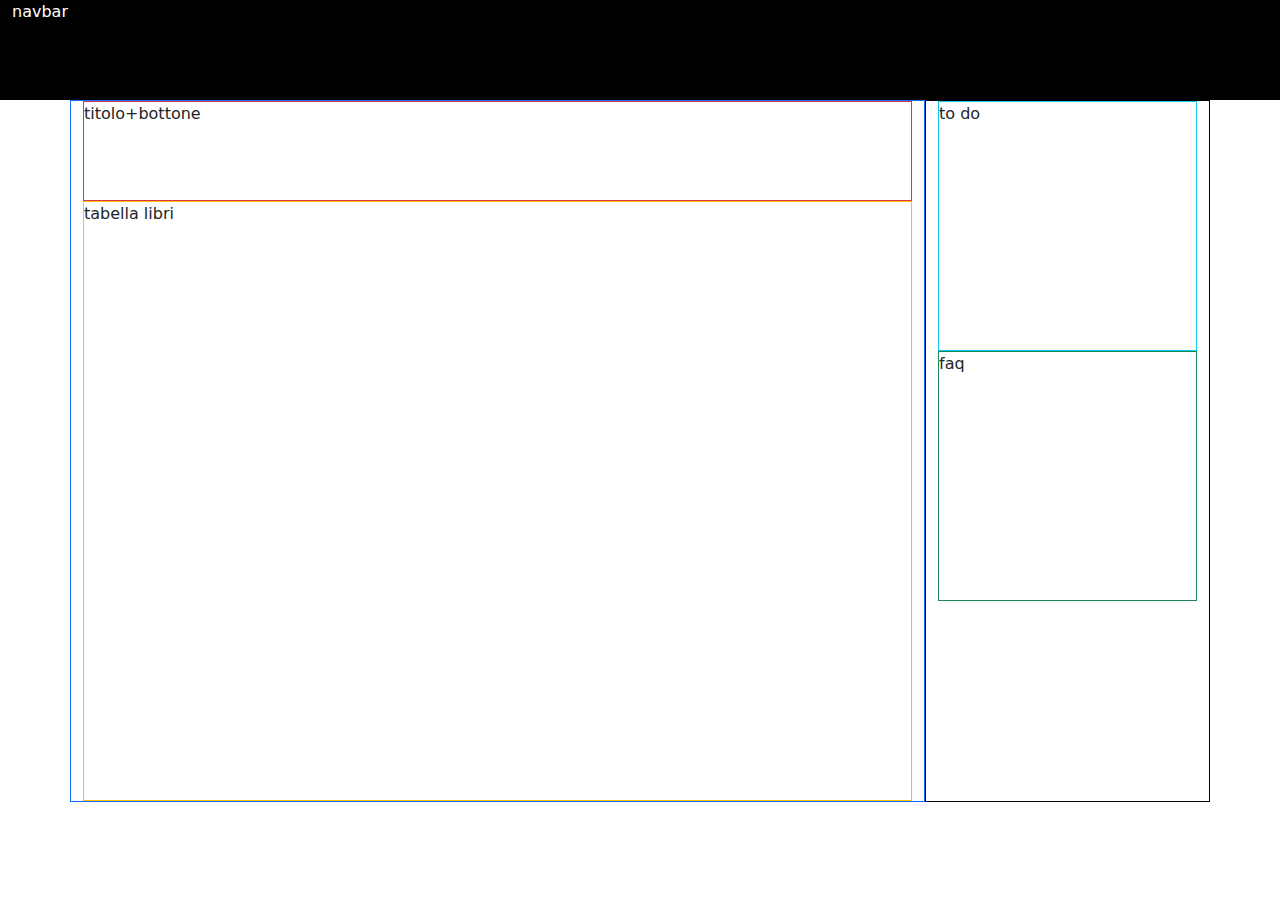
==== index.html @ eeb37d98 "homepage layout" ====
<!DOCTYPE html>
<html lang="en">
<head>
    <meta charset="UTF-8">
    <meta name="viewport" content="width=device-width, initial-scale=1.0">
    <title>Document</title>
    <link href="https://cdn.jsdelivr.net/npm/bootstrap@5.3.3/dist/css/bootstrap.min.css" rel="stylesheet" integrity="sha384-QWTKZyjpPEjISv5WaRU9OFeRpok6YctnYmDr5pNlyT2bRjXh0JMhjY6hW+ALEwIH" crossorigin="anonymous">
    <link rel="stylesheet" href="https://cdn.jsdelivr.net/npm/bootstrap-icons@1.11.3/font/bootstrap-icons.min.css">
    <link rel="stylesheet" href="css/style.css">
</head>
<body>
    <header class="text-white">
        <div class="container-fluid">navbar</div>
    </header>
    <main>
        <div class="container">
            <div class="row">
                <!--catalogo libri-->
                <div class="col-12 col-lg-9 border border-primary">
                    <div class="border border-danger tit-btn">titolo+bottone</div>
                    <div class="border border-warning tabella">tabella libri</div>
                </div>
                <!--to do & faq-->
                <div class="col-12 col-lg-3 border border-black">
                    <div class="to-do border border-info">to do</div>
                    <div class="faq border border-success">faq</div>
                </div>
            </div>
        </div>
    </main>
    <script src="https://cdn.jsdelivr.net/npm/bootstrap@5.3.3/dist/js/bootstrap.bundle.min.js" integrity="sha384-YvpcrYf0tY3lHB60NNkmXc5s9fDVZLESaAA55NDzOxhy9GkcIdslK1eN7N6jIeHz" crossorigin="anonymous"></script>
</body>
</html>
---- css/style.css ----
header{
    height: 100px;
    background-color: #000;
}

/*todo altezze contenuti blocchi*/
.tit-btn{
    height: 100px;
}
.tabella{
    height: 600px;
}
.to-do{
    height: 250px;
}
.faq{
    height: 250px;
}
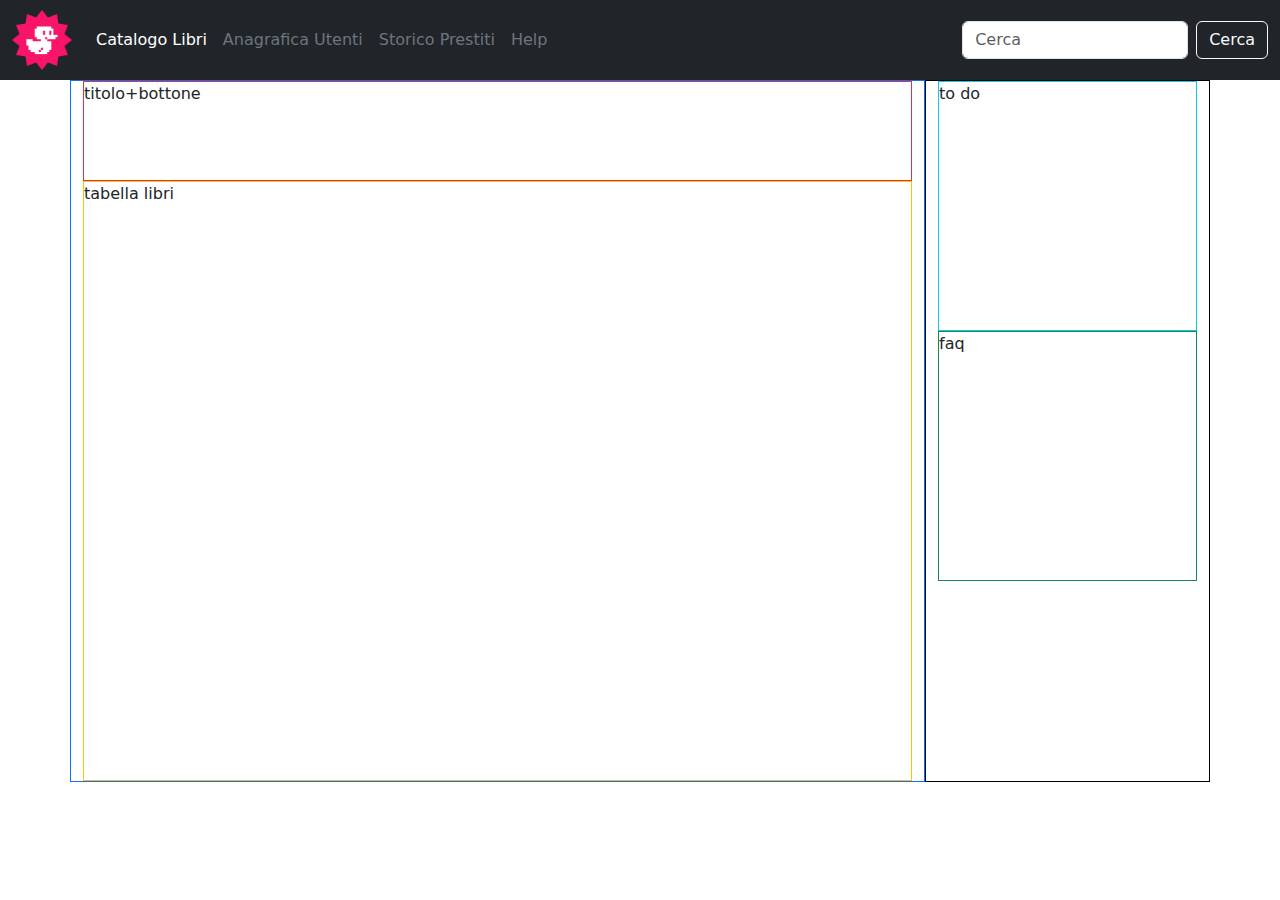
==== commit c1f27b7c: "added navbar" ====
--- a/index.html
+++ b/index.html
@@ -9,8 +9,35 @@
     <link rel="stylesheet" href="css/style.css">
 </head>
 <body>
-    <header class="text-white">
-        <div class="container-fluid">navbar</div>
+    <header>
+        <nav class="navbar navbar-expand-lg bg-dark">
+            <div class="container-fluid">
+              <a class="navbar-brand text-white" href="#"><img src="img/duck.png" alt="papera"></a>
+              <button class="navbar-toggler" type="button" data-bs-toggle="collapse" data-bs-target="#navbarSupportedContent" aria-controls="navbarSupportedContent" aria-expanded="false" aria-label="Toggle navigation">
+                <span class="navbar-toggler-icon"></span>
+              </button>
+              <div class="collapse navbar-collapse" id="navbarSupportedContent">
+                <ul class="navbar-nav me-auto mb-2 mb-lg-0">
+                  <li class="nav-item">
+                    <a class="nav-link active text-white" aria-current="page" href="#">Catalogo Libri</a>
+                  </li>
+                  <li class="nav-item">
+                    <a class="nav-link text-secondary" href="#">Anagrafica Utenti</a>
+                  </li>
+                  <li class="nav-item">
+                    <a class="nav-link text-secondary" href="#">Storico Prestiti</a>
+                  </li>
+                  <li class="nav-item">
+                    <a class="nav-link text-secondary" href="#">Help</a>
+                  </li>
+                </ul>
+                <form class="d-flex" role="search">
+                  <input class="form-control me-2" type="search" placeholder="Cerca" aria-label="Search">
+                  <button class="btn btn-outline-light" type="submit">Cerca</button>
+                </form>
+              </div>
+            </div>
+          </nav>
     </header>
     <main>
         <div class="container">
--- a/css/style.css
+++ b/css/style.css
@@ -1,8 +1,9 @@
-header{
-    height: 100px;
-    background-color: #000;
+nav{
+    height: 80px;
 }
-
+img{
+    max-width: 60px;
+}
 /*todo altezze contenuti blocchi*/
 .tit-btn{
     height: 100px;
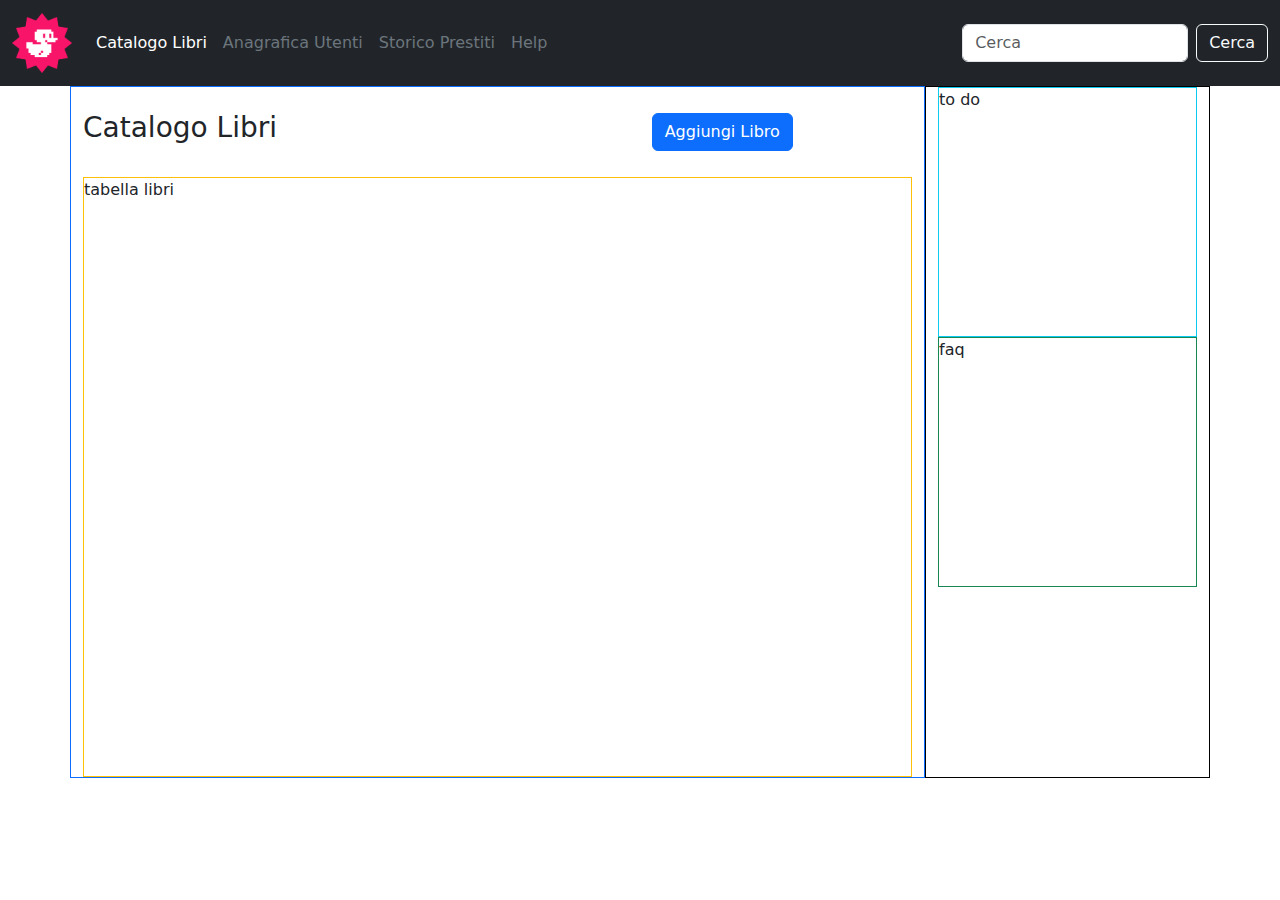
==== commit 88f40b9c: "title+button" ====
--- a/index.html
+++ b/index.html
@@ -13,7 +13,7 @@
         <nav class="navbar navbar-expand-lg bg-dark">
             <div class="container-fluid">
               <a class="navbar-brand text-white" href="#"><img src="img/duck.png" alt="papera"></a>
-              <button class="navbar-toggler" type="button" data-bs-toggle="collapse" data-bs-target="#navbarSupportedContent" aria-controls="navbarSupportedContent" aria-expanded="false" aria-label="Toggle navigation">
+              <button class="navbar-toggler border-white" type="button" data-bs-toggle="collapse" data-bs-target="#navbarSupportedContent" aria-controls="navbarSupportedContent" aria-expanded="false" aria-label="Toggle navigation">
                 <span class="navbar-toggler-icon"></span>
               </button>
               <div class="collapse navbar-collapse" id="navbarSupportedContent">
@@ -44,7 +44,16 @@
             <div class="row">
                 <!--catalogo libri-->
                 <div class="col-12 col-lg-9 border border-primary">
-                    <div class="border border-danger tit-btn">titolo+bottone</div>
+                    
+                    <div class="row justify-content-between align-items-center py-4">
+                        <div class="col-4">
+                            <h1 class="fs-3">Catalogo Libri</h1>
+                        </div>
+                        <div class="col-4">
+                            <a class="btn btn-primary" href="#" role="button">Aggiungi Libro</a>
+                        </div>
+                    </div>
+                    
                     <div class="border border-warning tabella">tabella libri</div>
                 </div>
                 <!--to do & faq-->
--- a/css/style.css
+++ b/css/style.css
@@ -1,13 +1,8 @@
-nav{
-    height: 80px;
-}
 img{
     max-width: 60px;
 }
 /*todo altezze contenuti blocchi*/
-.tit-btn{
-    height: 100px;
-}
+
 .tabella{
     height: 600px;
 }
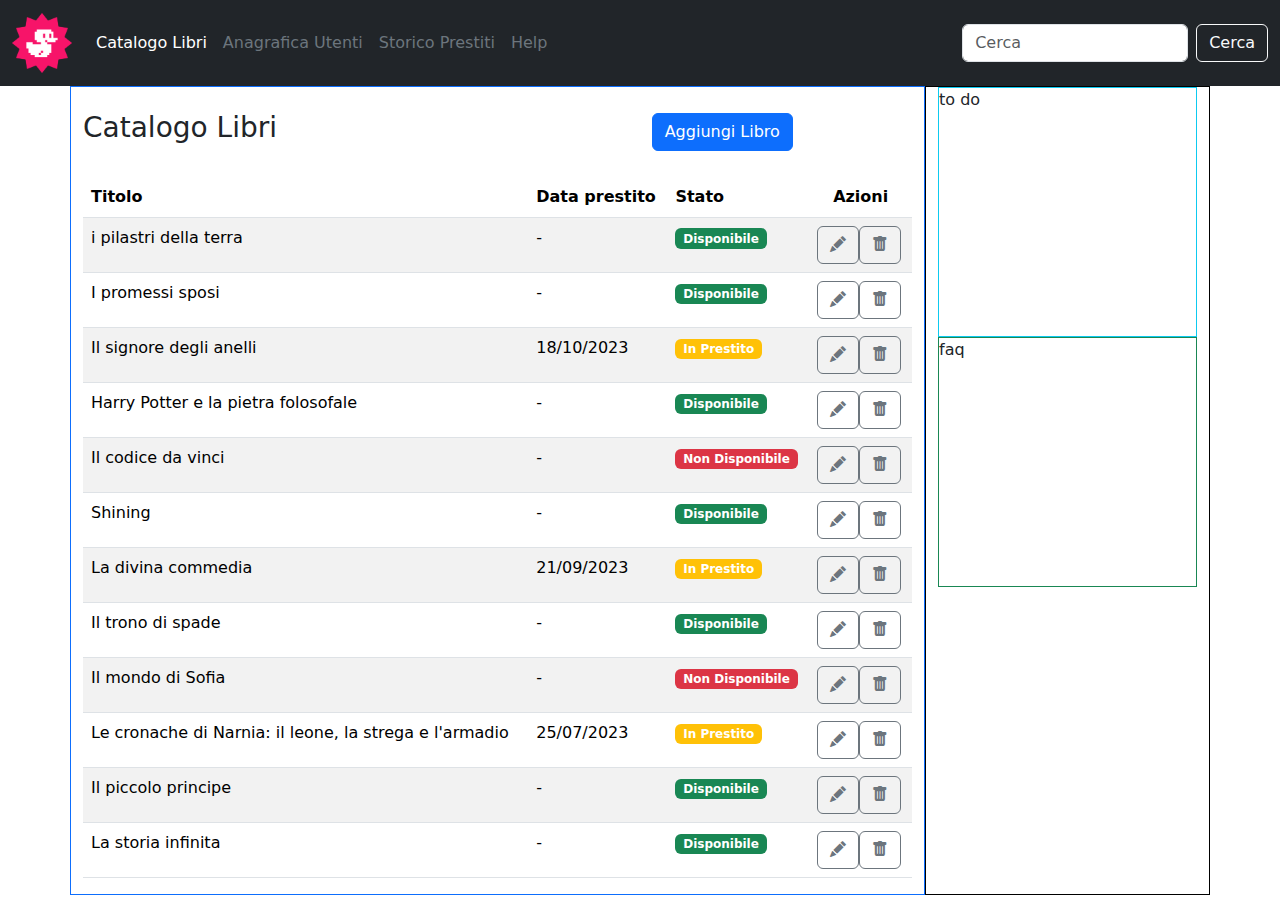
==== commit 18e70844: "table catalogo libri" ====
--- a/index.html
+++ b/index.html
@@ -44,7 +44,7 @@
             <div class="row">
                 <!--catalogo libri-->
                 <div class="col-12 col-lg-9 border border-primary">
-                    
+                    <!--titolo&bottone-->
                     <div class="row justify-content-between align-items-center py-4">
                         <div class="col-4">
                             <h1 class="fs-3">Catalogo Libri</h1>
@@ -53,8 +53,131 @@
                             <a class="btn btn-primary" href="#" role="button">Aggiungi Libro</a>
                         </div>
                     </div>
+                    <!--tabella libri-->
+                    <table class="table table-striped table-hover">
+                        <thead>
+                            <tr>
+                                <th>Titolo</th>
+                                <th class="d-none d-md-table-cell">Data prestito</th>
+                                <th>Stato</th>
+                                <th class="text-center">Azioni</th>
+                            </tr>
+
+                        </thead>
+                        <tbody>
+
+                            <tr>
+                                <td>i pilastri della terra</td>
+                                <td class="d-none d-md-table-cell">-</td>
+                                <td><span class="badge text-bg-success">Disponibile</span></td>
+                                <td class="d-flex">
+                                    <button type="button" class="btn btn-outline-secondary"><i class="bi bi-pencil-fill"></i></button>
+                                    <button type="button" class="btn btn-outline-secondary"><i class="bi bi-trash-fill"></i></button>
+                                </td>
+                            </tr>
+                            <tr>
+                                <td>I promessi sposi</td>
+                                <td class="d-none d-md-table-cell">-</td>
+                                <td><span class="badge text-bg-success">Disponibile</span></td>
+                                <td class="d-flex">
+                                    <button type="button" class="btn btn-outline-secondary"><i class="bi bi-pencil-fill"></i></button>
+                                    <button type="button" class="btn btn-outline-secondary"><i class="bi bi-trash-fill"></i></button>
+                                </td>
+                            </tr>
+                            <tr>
+                                <td>Il signore degli anelli</td>
+                                <td class="d-none d-md-table-cell">18/10/2023</td>
+                                <td><span class="badge text-bg-warning text-white">In Prestito</span></td>
+                                <td class="d-flex">
+                                    <button type="button" class="btn btn-outline-secondary"><i class="bi bi-pencil-fill"></i></button>
+                                    <button type="button" class="btn btn-outline-secondary"><i class="bi bi-trash-fill"></i></button>
+                                </td>
+                            </tr>
+                            <tr>
+                                <td>Harry Potter e la pietra folosofale</td>
+                                <td class="d-none d-md-table-cell">-</td>
+                                <td><span class="badge text-bg-success">Disponibile</span></td>
+                                <td class="d-flex">
+                                    <button type="button" class="btn btn-outline-secondary"><i class="bi bi-pencil-fill"></i></button>
+                                    <button type="button" class="btn btn-outline-secondary"><i class="bi bi-trash-fill"></i></button>
+                                </td>
+                            </tr>
+                            <tr>
+                                <td>Il codice da vinci</td>
+                                <td class="d-none d-md-table-cell">-</td>
+                                <td><span class="badge text-bg-danger">Non Disponibile</span></td>
+                                <td class="d-flex">
+                                    <button type="button" class="btn btn-outline-secondary"><i class="bi bi-pencil-fill"></i></button>
+                                    <button type="button" class="btn btn-outline-secondary"><i class="bi bi-trash-fill"></i></button>
+                                </td>
+                            </tr>
+                            <tr>
+                                <td>Shining</td>
+                                <td class="d-none d-md-table-cell">-</td>
+                                <td><span class="badge text-bg-success">Disponibile</span></td>
+                                <td class="d-flex">
+                                    <button type="button" class="btn btn-outline-secondary"><i class="bi bi-pencil-fill"></i></button>
+                                    <button type="button" class="btn btn-outline-secondary"><i class="bi bi-trash-fill"></i></button>
+                                </td>
+                            </tr>
+                            <tr>
+                                <td>La divina commedia</td>
+                                <td class="d-none d-md-table-cell">21/09/2023</td>
+                                <td><span class="badge text-bg-warning text-white">In Prestito</span></td>
+                                <td class="d-flex">
+                                    <button type="button" class="btn btn-outline-secondary"><i class="bi bi-pencil-fill"></i></button>
+                                    <button type="button" class="btn btn-outline-secondary"><i class="bi bi-trash-fill"></i></button>
+                                </td>
+                            </tr>
+                            <tr>
+                                <td>Il trono di spade</td>
+                                <td class="d-none d-md-table-cell">-</td>
+                                <td><span class="badge text-bg-success">Disponibile</span></td>
+                                <td class="d-flex">
+                                    <button type="button" class="btn btn-outline-secondary"><i class="bi bi-pencil-fill"></i></button>
+                                    <button type="button" class="btn btn-outline-secondary"><i class="bi bi-trash-fill"></i></button>
+                                </td>
+                            </tr>
+                            <tr>
+                                <td>Il mondo di Sofia</td>
+                                <td class="d-none d-md-table-cell">-</td>
+                                <td><span class="badge text-bg-danger">Non Disponibile</span></td>
+                                <td class="d-flex">
+                                    <button type="button" class="btn btn-outline-secondary"><i class="bi bi-pencil-fill"></i></button>
+                                    <button type="button" class="btn btn-outline-secondary"><i class="bi bi-trash-fill"></i></button>
+                                </td>
+                            </tr>
+                            <tr>
+                                <td>Le cronache di Narnia: il leone, la strega e l'armadio</td>
+                                <td class="d-none d-md-table-cell">25/07/2023</td>
+                                <td><span class="badge text-bg-warning text-white">In Prestito</span></td>
+                                <td class="d-flex">
+                                    <button type="button" class="btn btn-outline-secondary"><i class="bi bi-pencil-fill"></i></button>
+                                    <button type="button" class="btn btn-outline-secondary"><i class="bi bi-trash-fill"></i></button>
+                                </td>
+                            </tr>
+                            <tr>
+                                <td>Il piccolo principe</td>
+                                <td class="d-none d-md-table-cell">-</td>
+                                <td><span class="badge text-bg-success">Disponibile</span></td>
+                                <td class="d-flex">
+                                    <button type="button" class="btn btn-outline-secondary"><i class="bi bi-pencil-fill"></i></button>
+                                    <button type="button" class="btn btn-outline-secondary"><i class="bi bi-trash-fill"></i></button>
+                                </td>
+                            </tr>
+                            <tr>
+                                <td>La storia infinita</td>
+                                <td class="d-none d-md-table-cell">-</td>
+                                <td><span class="badge text-bg-success">Disponibile</span></td>
+                                <td class="d-flex">
+                                    <button type="button" class="btn btn-outline-secondary"><i class="bi bi-pencil-fill"></i></button>
+                                    <button type="button" class="btn btn-outline-secondary"><i class="bi bi-trash-fill"></i></button>
+                                </td>
+                            </tr>
+                        </tbody>
+                                
+                    </table>
                     
-                    <div class="border border-warning tabella">tabella libri</div>
                 </div>
                 <!--to do & faq-->
                 <div class="col-12 col-lg-3 border border-black">
--- a/css/style.css
+++ b/css/style.css
@@ -3,9 +3,9 @@
 }
 /*todo altezze contenuti blocchi*/
 
-.tabella{
-    height: 600px;
-}
+
+
+
 .to-do{
     height: 250px;
 }
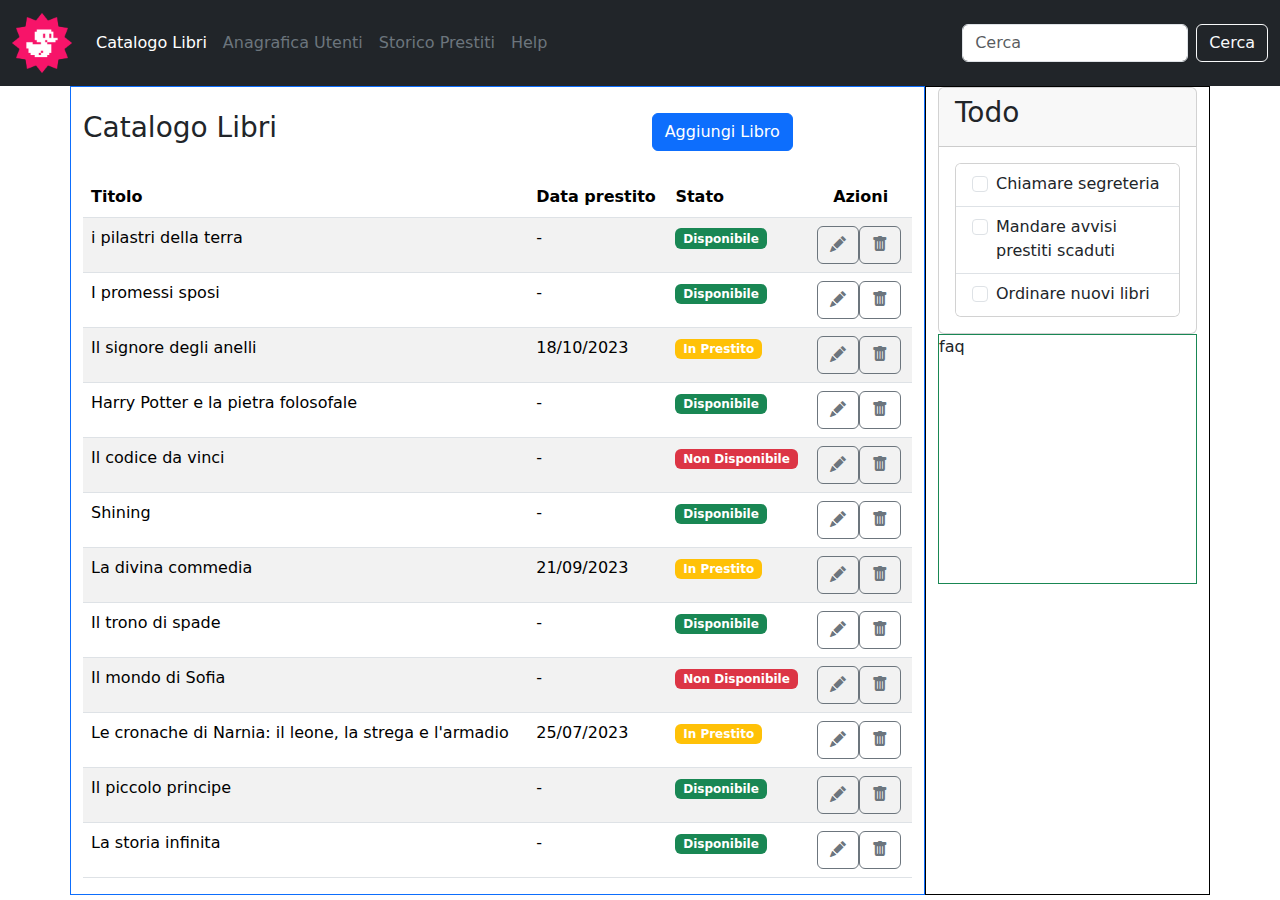
==== commit 4c5dabe4: "added TODO section" ====
--- a/index.html
+++ b/index.html
@@ -47,7 +47,7 @@
                     <!--titolo&bottone-->
                     <div class="row justify-content-between align-items-center py-4">
                         <div class="col-4">
-                            <h1 class="fs-3">Catalogo Libri</h1>
+                            <h2 class="fs-3">Catalogo Libri</h2>
                         </div>
                         <div class="col-4">
                             <a class="btn btn-primary" href="#" role="button">Aggiungi Libro</a>
@@ -181,7 +181,42 @@
                 </div>
                 <!--to do & faq-->
                 <div class="col-12 col-lg-3 border border-black">
-                    <div class="to-do border border-info">to do</div>
+                    <div class="card">
+                        <div class="card-header">
+                            <h2 class="fs-3">Todo</h2>
+                        </div>
+                        <div class="card-body">
+                            <div class="card">
+                                <ul class="list-group list-group-flush">
+                                    <li class="list-group-item">
+                                        <div class="form-check">
+                                            <input class="form-check-input" type="checkbox" value="" id="flexCheckDefault">
+                                            <label class="form-check-label" for="flexCheckDefault">
+                                              Chiamare segreteria
+                                            </label>
+                                          </div>
+                                    </li>
+                                    <li class="list-group-item">
+                                        <div class="form-check">
+                                            <input class="form-check-input" type="checkbox" value="" id="flexCheckDefault">
+                                            <label class="form-check-label" for="flexCheckDefault">
+                                              Mandare avvisi prestiti scaduti
+                                            </label>
+                                          </div>
+                                    </li>
+                                    <li class="list-group-item">
+                                        <div class="form-check">
+                                            <input class="form-check-input" type="checkbox" value="" id="flexCheckDefault">
+                                            <label class="form-check-label" for="flexCheckDefault">
+                                             Ordinare nuovi libri
+                                            </label>
+                                          </div>
+                                    </li>
+                                </ul>
+                              </div>
+                        </div>
+                    </div>
+
                     <div class="faq border border-success">faq</div>
                 </div>
             </div>
--- a/css/style.css
+++ b/css/style.css
@@ -2,13 +2,6 @@
     max-width: 60px;
 }
 /*todo altezze contenuti blocchi*/
-
-
-
-
-.to-do{
-    height: 250px;
-}
 .faq{
     height: 250px;
 }
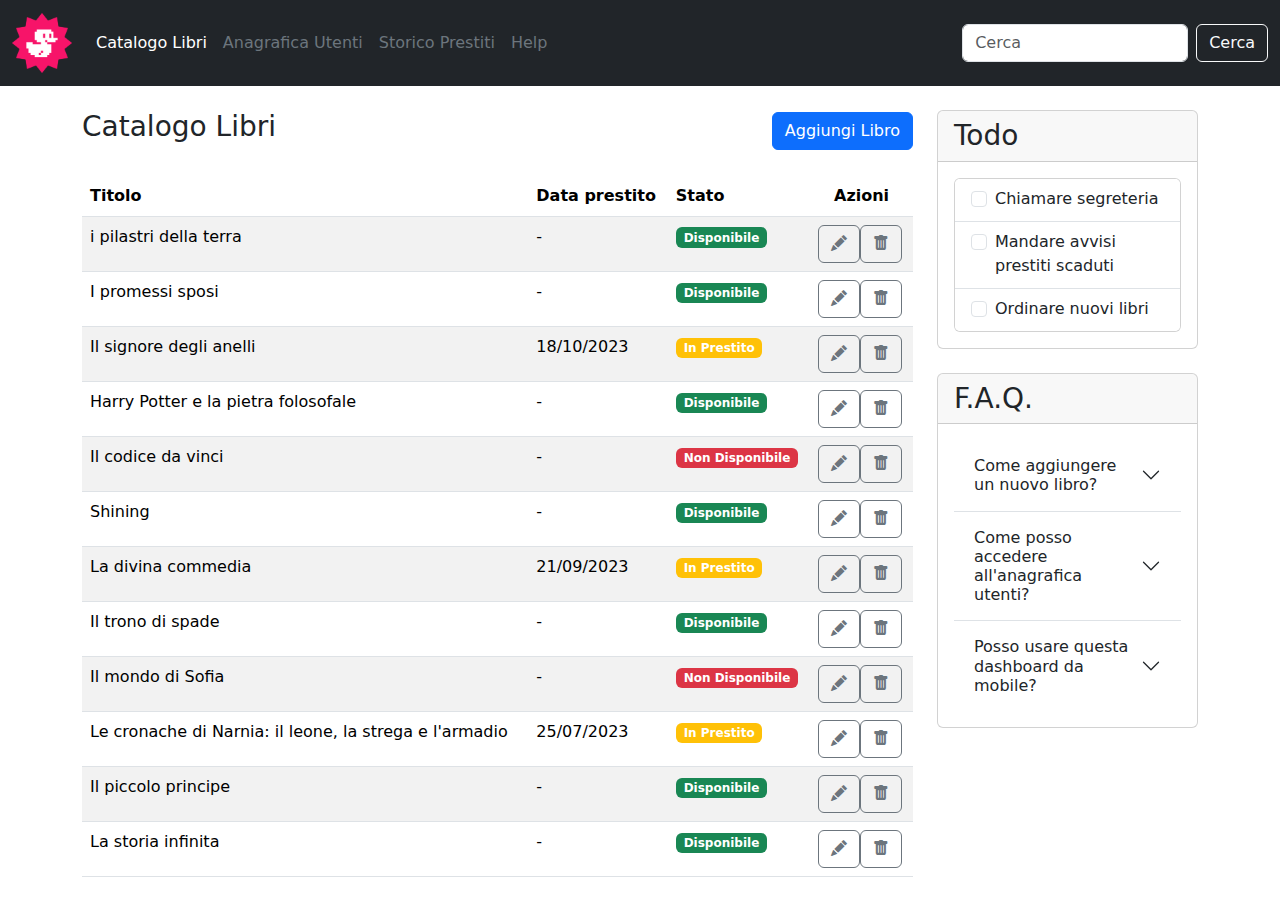
==== commit 824ae828: "added FAQ section" ====
--- a/index.html
+++ b/index.html
@@ -37,19 +37,19 @@
                 </form>
               </div>
             </div>
-          </nav>
+        </nav>
     </header>
     <main>
         <div class="container">
             <div class="row">
                 <!--catalogo libri-->
-                <div class="col-12 col-lg-9 border border-primary">
+                <div class="col-12 col-lg-9">
                     <!--titolo&bottone-->
                     <div class="row justify-content-between align-items-center py-4">
                         <div class="col-4">
                             <h2 class="fs-3">Catalogo Libri</h2>
                         </div>
-                        <div class="col-4">
+                        <div class="col-4 text-end">
                             <a class="btn btn-primary" href="#" role="button">Aggiungi Libro</a>
                         </div>
                     </div>
@@ -180,34 +180,32 @@
                     
                 </div>
                 <!--to do & faq-->
-                <div class="col-12 col-lg-3 border border-black">
-                    <div class="card">
-                        <div class="card-header">
-                            <h2 class="fs-3">Todo</h2>
-                        </div>
+                <div class="col-12 col-lg-3">
+                    <div class="card mt-2 mt-lg-4">
+                        <h2 class="card-header fs-3">Todo</h2>
                         <div class="card-body">
                             <div class="card">
                                 <ul class="list-group list-group-flush">
                                     <li class="list-group-item">
                                         <div class="form-check">
-                                            <input class="form-check-input" type="checkbox" value="" id="flexCheckDefault">
-                                            <label class="form-check-label" for="flexCheckDefault">
+                                            <input class="form-check-input" type="checkbox" value="" id="flexCheckSegreteria">
+                                            <label class="form-check-label" for="flexCheckSegreteria">
                                               Chiamare segreteria
                                             </label>
                                           </div>
                                     </li>
                                     <li class="list-group-item">
                                         <div class="form-check">
-                                            <input class="form-check-input" type="checkbox" value="" id="flexCheckDefault">
-                                            <label class="form-check-label" for="flexCheckDefault">
+                                            <input class="form-check-input" type="checkbox" value="" id="flexCheckRitardi">
+                                            <label class="form-check-label" for="flexCheckRitardi">
                                               Mandare avvisi prestiti scaduti
                                             </label>
                                           </div>
                                     </li>
                                     <li class="list-group-item">
                                         <div class="form-check">
-                                            <input class="form-check-input" type="checkbox" value="" id="flexCheckDefault">
-                                            <label class="form-check-label" for="flexCheckDefault">
+                                            <input class="form-check-input" type="checkbox" value="" id="flexCheckOrdini">
+                                            <label class="form-check-label" for="flexCheckOrdini">
                                              Ordinare nuovi libri
                                             </label>
                                           </div>
@@ -217,7 +215,50 @@
                         </div>
                     </div>
 
-                    <div class="faq border border-success">faq</div>
+                    <div class="card my-4">
+                        <h2 class="card-header fs-3">F.A.Q.</h2>
+                        <div class="card-body">
+                            <div class="accordion  accordion-flush" id="accordionExample">
+                                <div class="accordion-item">
+                                  <h2 class="accordion-header">
+                                    <button class="accordion-button collapsed" type="button" data-bs-toggle="collapse" data-bs-target="#collapseOne" aria-expanded="true" aria-controls="collapseOne">
+                                      Come aggiungere un nuovo libro?
+                                    </button>
+                                  </h2>
+                                  <div id="collapseOne" class="accordion-collapse collapse" data-bs-parent="#accordionExample">
+                                    <div class="accordion-body">
+                                        <p>Clicca sul pulsante "Aggiungi Libro" in alto a destra</p>
+                                    </div>
+                                  </div>
+                                </div>
+                                <div class="accordion-item">
+                                  <h2 class="accordion-header">
+                                    <button class="accordion-button collapsed" type="button" data-bs-toggle="collapse" data-bs-target="#collapseTwo" aria-expanded="false" aria-controls="collapseTwo">
+                                      Come posso accedere all'anagrafica utenti?
+                                    </button>
+                                  </h2>
+                                  <div id="collapseTwo" class="accordion-collapse collapse" data-bs-parent="#accordionExample">
+                                    <div class="accordion-body">
+                                        <p>Clicca sulla voce di menu "Anagrafica Utenti" in alto a sinistra</p>
+                                    </div>
+                                  </div>
+                                </div>
+                                <div class="accordion-item">
+                                  <h2 class="accordion-header">
+                                    <button class="accordion-button collapsed" type="button" data-bs-toggle="collapse" data-bs-target="#collapseThree" aria-expanded="false" aria-controls="collapseThree">
+                                      Posso usare questa dashboard da mobile?
+                                    </button>
+                                  </h2>
+                                  <div id="collapseThree" class="accordion-collapse collapse" data-bs-parent="#accordionExample">
+                                    <div class="accordion-body">
+                                        <p>Lorem ipsum dolor sit, amet consectetur adipisicing elit. Distinctio corrupti ex voluptatum totam ducimus magnam, repellendus dolores, molestias, voluptatem quibusdam quam rerum! In quod, earum ut magni iusto eaque veniam!</p>
+                                    </div>
+                                  </div>
+                                </div>
+                              </div> 
+                        </div>
+                    </div>
+                    
                 </div>
             </div>
         </div>
--- a/css/style.css
+++ b/css/style.css
@@ -1,7 +1,3 @@
 img{
     max-width: 60px;
-}
-/*todo altezze contenuti blocchi*/
-.faq{
-    height: 250px;
-}
+}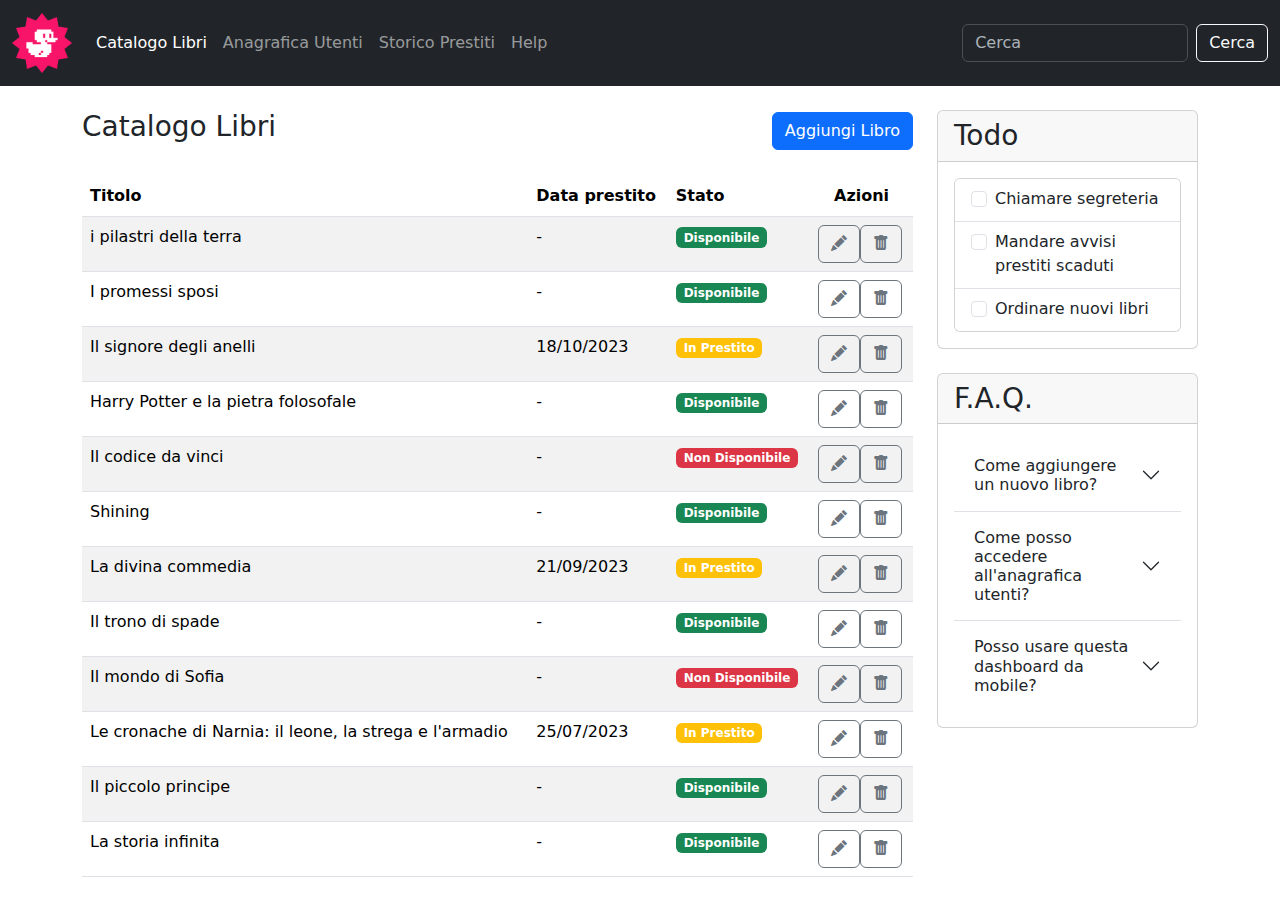
==== commit 783b6d29: "fixed navbar color" ====
--- a/index.html
+++ b/index.html
@@ -10,25 +10,25 @@
 </head>
 <body>
     <header>
-        <nav class="navbar navbar-expand-lg bg-dark">
+        <nav class="navbar navbar-expand-lg bg-dark" data-bs-theme="dark">
             <div class="container-fluid">
-              <a class="navbar-brand text-white" href="#"><img src="img/duck.png" alt="papera"></a>
+              <a class="navbar-brand" href="#"><img src="img/duck.png" alt="papera"></a>
               <button class="navbar-toggler border-white" type="button" data-bs-toggle="collapse" data-bs-target="#navbarSupportedContent" aria-controls="navbarSupportedContent" aria-expanded="false" aria-label="Toggle navigation">
                 <span class="navbar-toggler-icon"></span>
               </button>
               <div class="collapse navbar-collapse" id="navbarSupportedContent">
                 <ul class="navbar-nav me-auto mb-2 mb-lg-0">
                   <li class="nav-item">
-                    <a class="nav-link active text-white" aria-current="page" href="#">Catalogo Libri</a>
-                  </li>
-                  <li class="nav-item">
-                    <a class="nav-link text-secondary" href="#">Anagrafica Utenti</a>
-                  </li>
-                  <li class="nav-item">
-                    <a class="nav-link text-secondary" href="#">Storico Prestiti</a>
-                  </li>
-                  <li class="nav-item">
-                    <a class="nav-link text-secondary" href="#">Help</a>
+                    <a class="nav-link active" aria-current="page" href="#">Catalogo Libri</a>
+                  </li>
+                  <li class="nav-item">
+                    <a class="nav-link" href="#">Anagrafica Utenti</a>
+                  </li>
+                  <li class="nav-item">
+                    <a class="nav-link" href="#">Storico Prestiti</a>
+                  </li>
+                  <li class="nav-item">
+                    <a class="nav-link" href="#">Help</a>
                   </li>
                 </ul>
                 <form class="d-flex" role="search">
@@ -50,7 +50,7 @@
                             <h2 class="fs-3">Catalogo Libri</h2>
                         </div>
                         <div class="col-4 text-end">
-                            <a class="btn btn-primary" href="#" role="button">Aggiungi Libro</a>
+                            <a class="btn btn-primary" href="pages/page2.html" role="button">Aggiungi Libro</a>
                         </div>
                     </div>
                     <!--tabella libri-->
